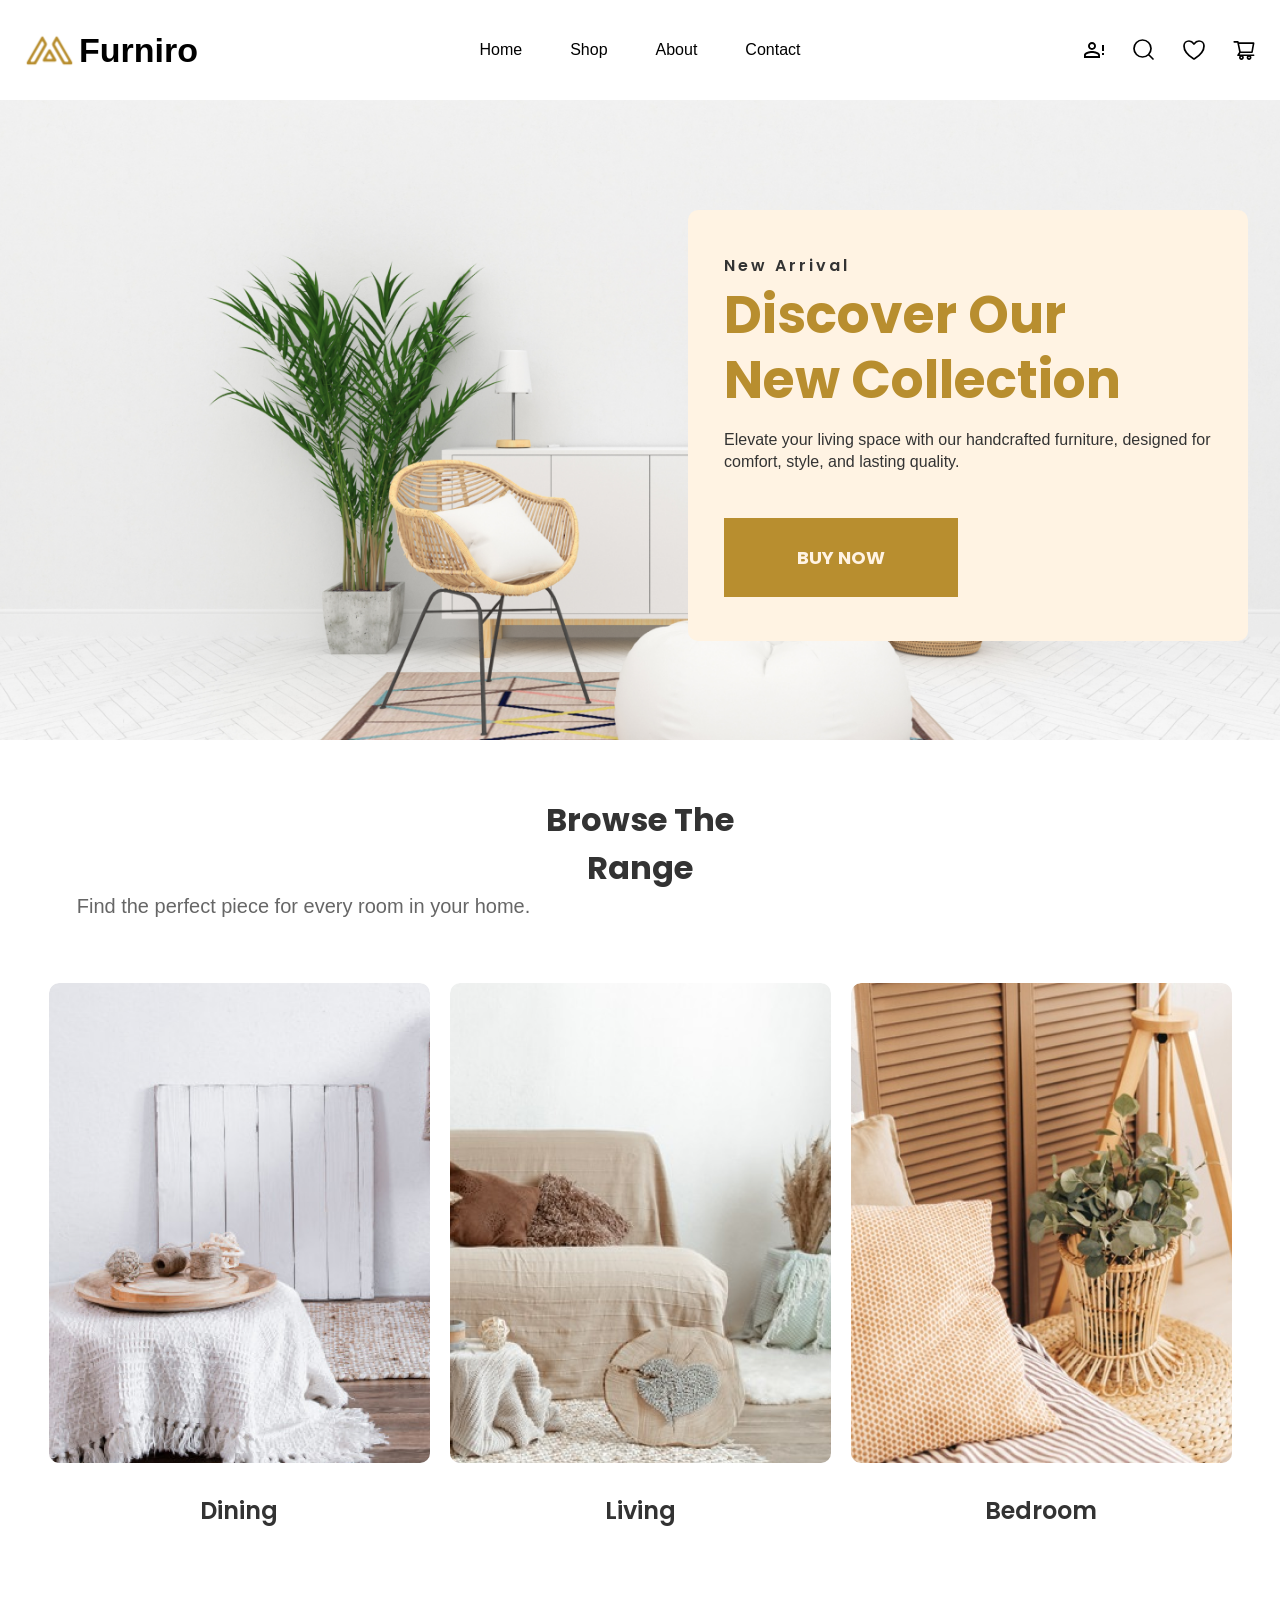
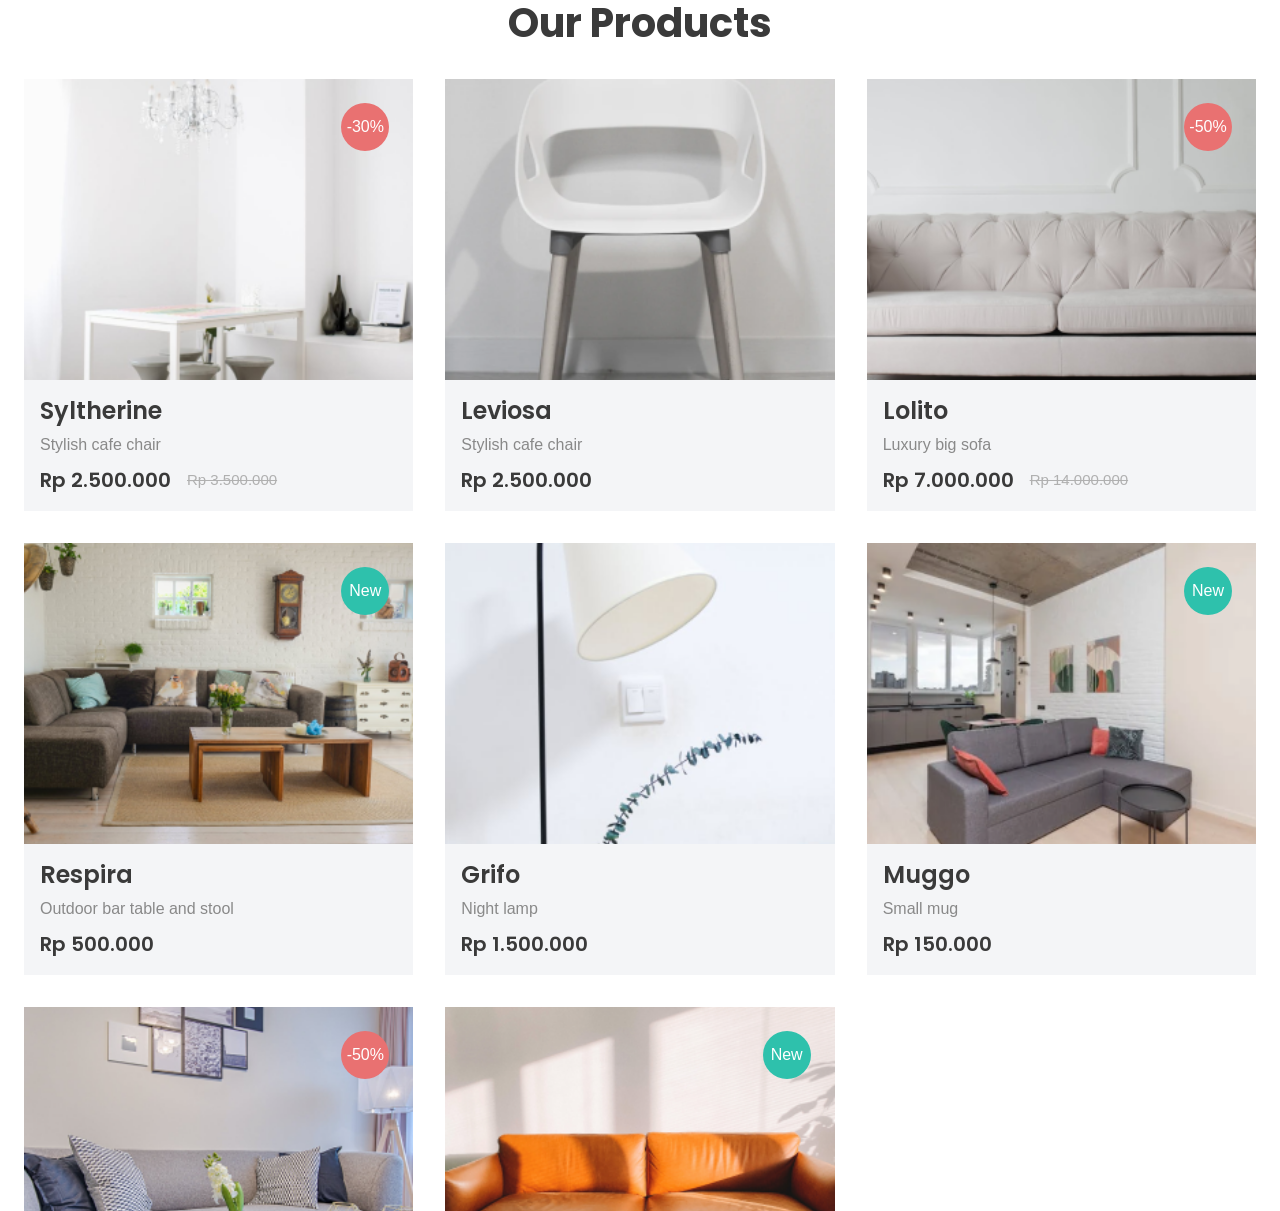
==== index.html @ 794b27a4 "Added root index redirect" ====
<!doctype html>
<html>
  <head>
    <meta charset="UTF-8" />
    <meta http-equiv="refresh" content="0; url=Home/index.html" />
    <title>Furniro</title>
  </head>
  <body>
    Redirecting...
  </body>
</html>
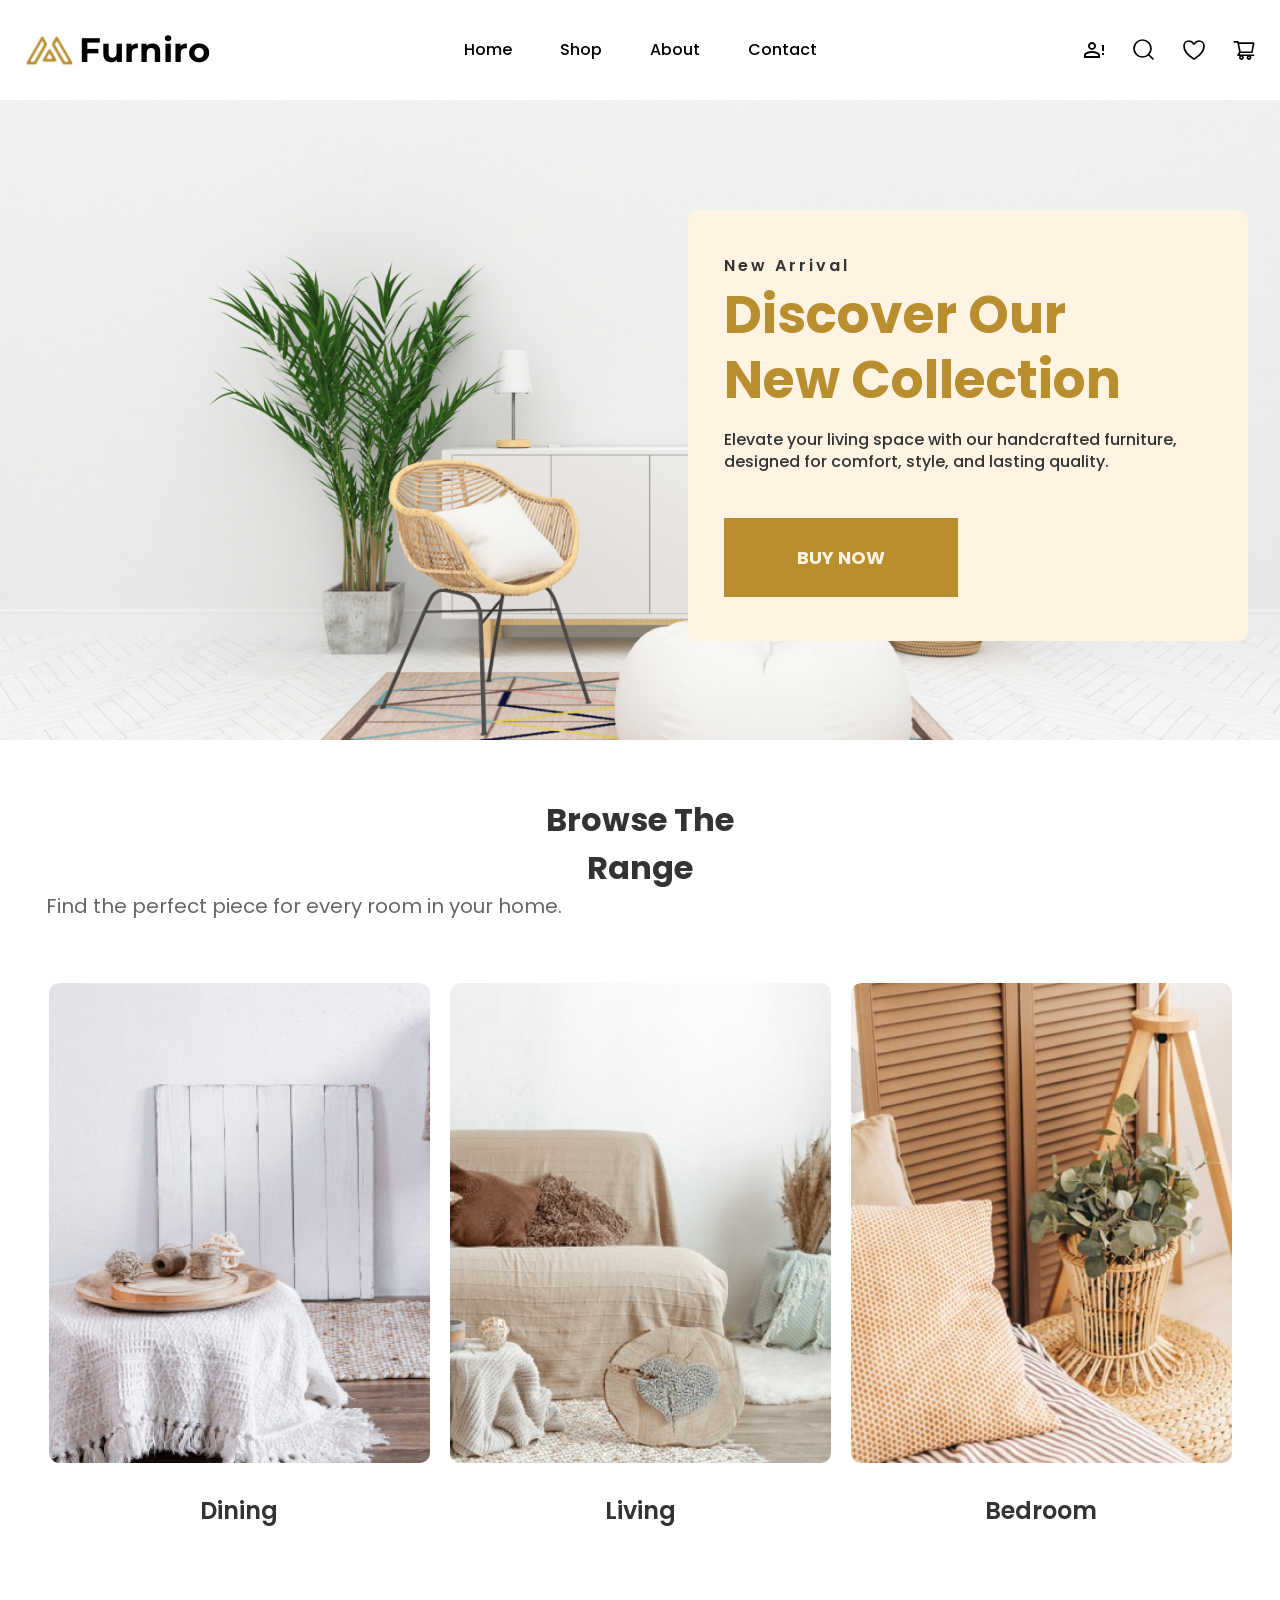
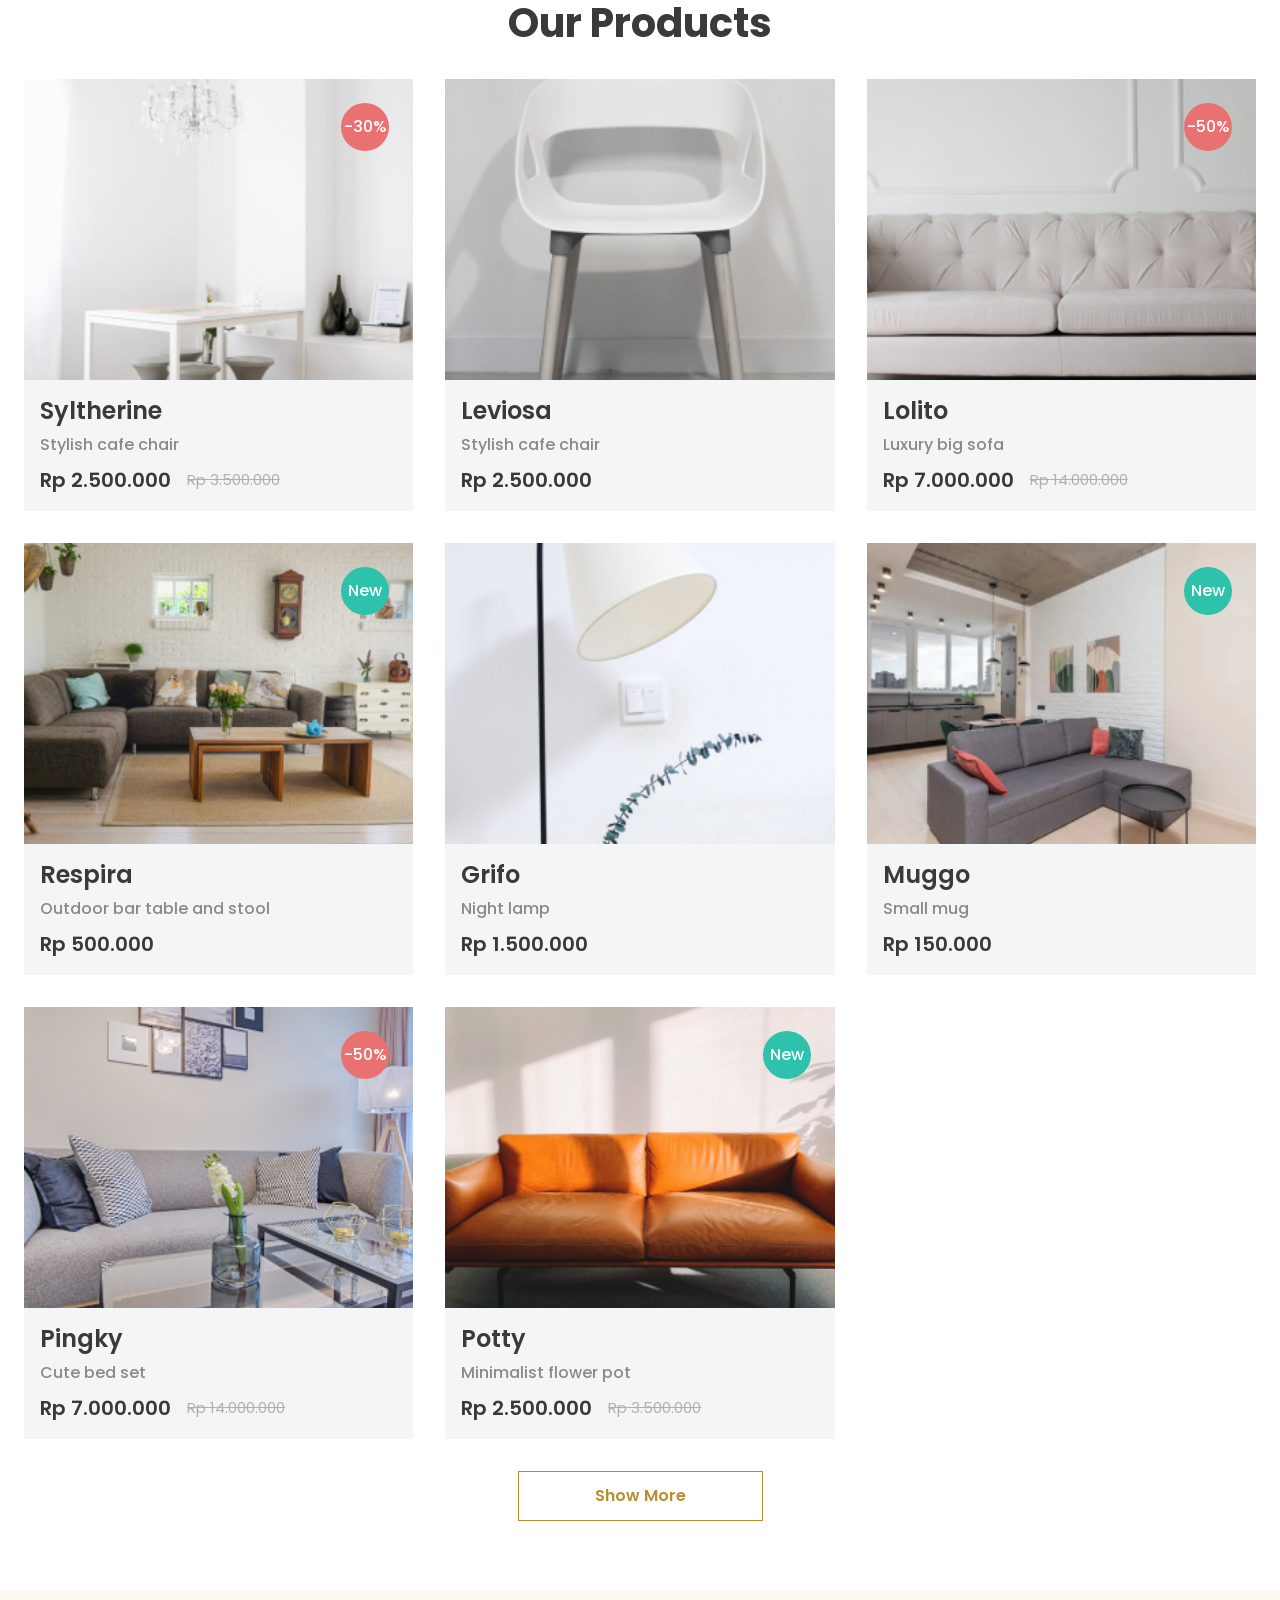
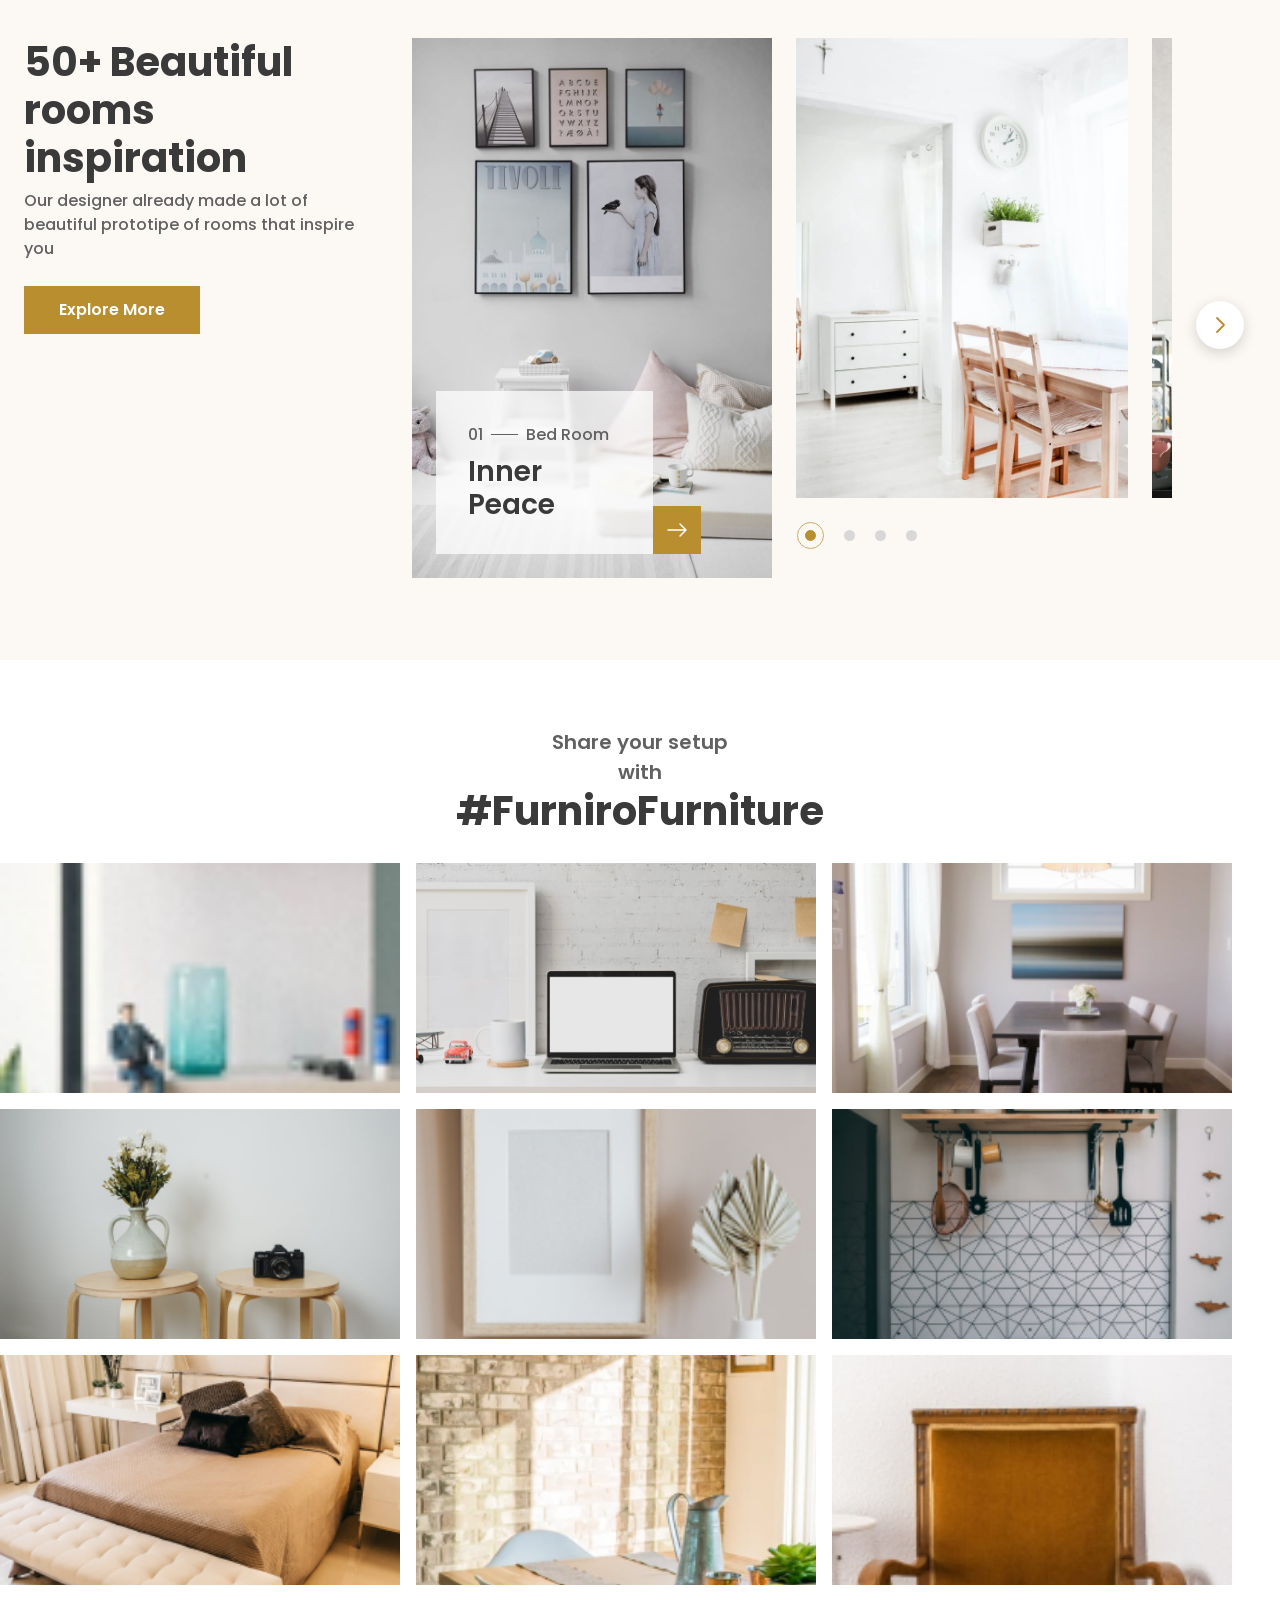
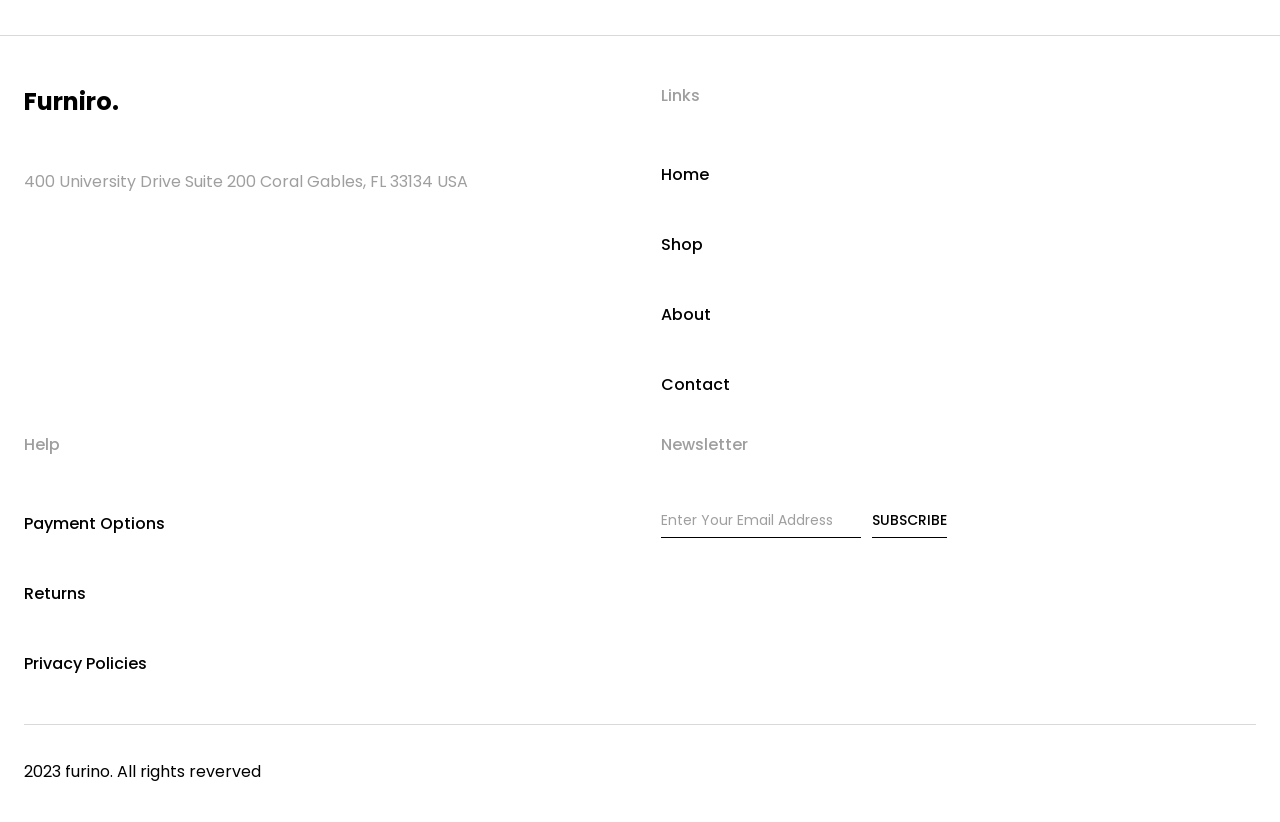
==== commit 3ef294de: "Added favicon" ====
--- a/index.html
+++ b/index.html
@@ -4,6 +4,7 @@
     <meta charset="UTF-8" />
     <meta http-equiv="refresh" content="0; url=Home/index.html" />
     <title>Furniro</title>
+    <link rel="icon" type="image/svg+xml" href="./images/logo.svg" />
   </head>
   <body>
     Redirecting...
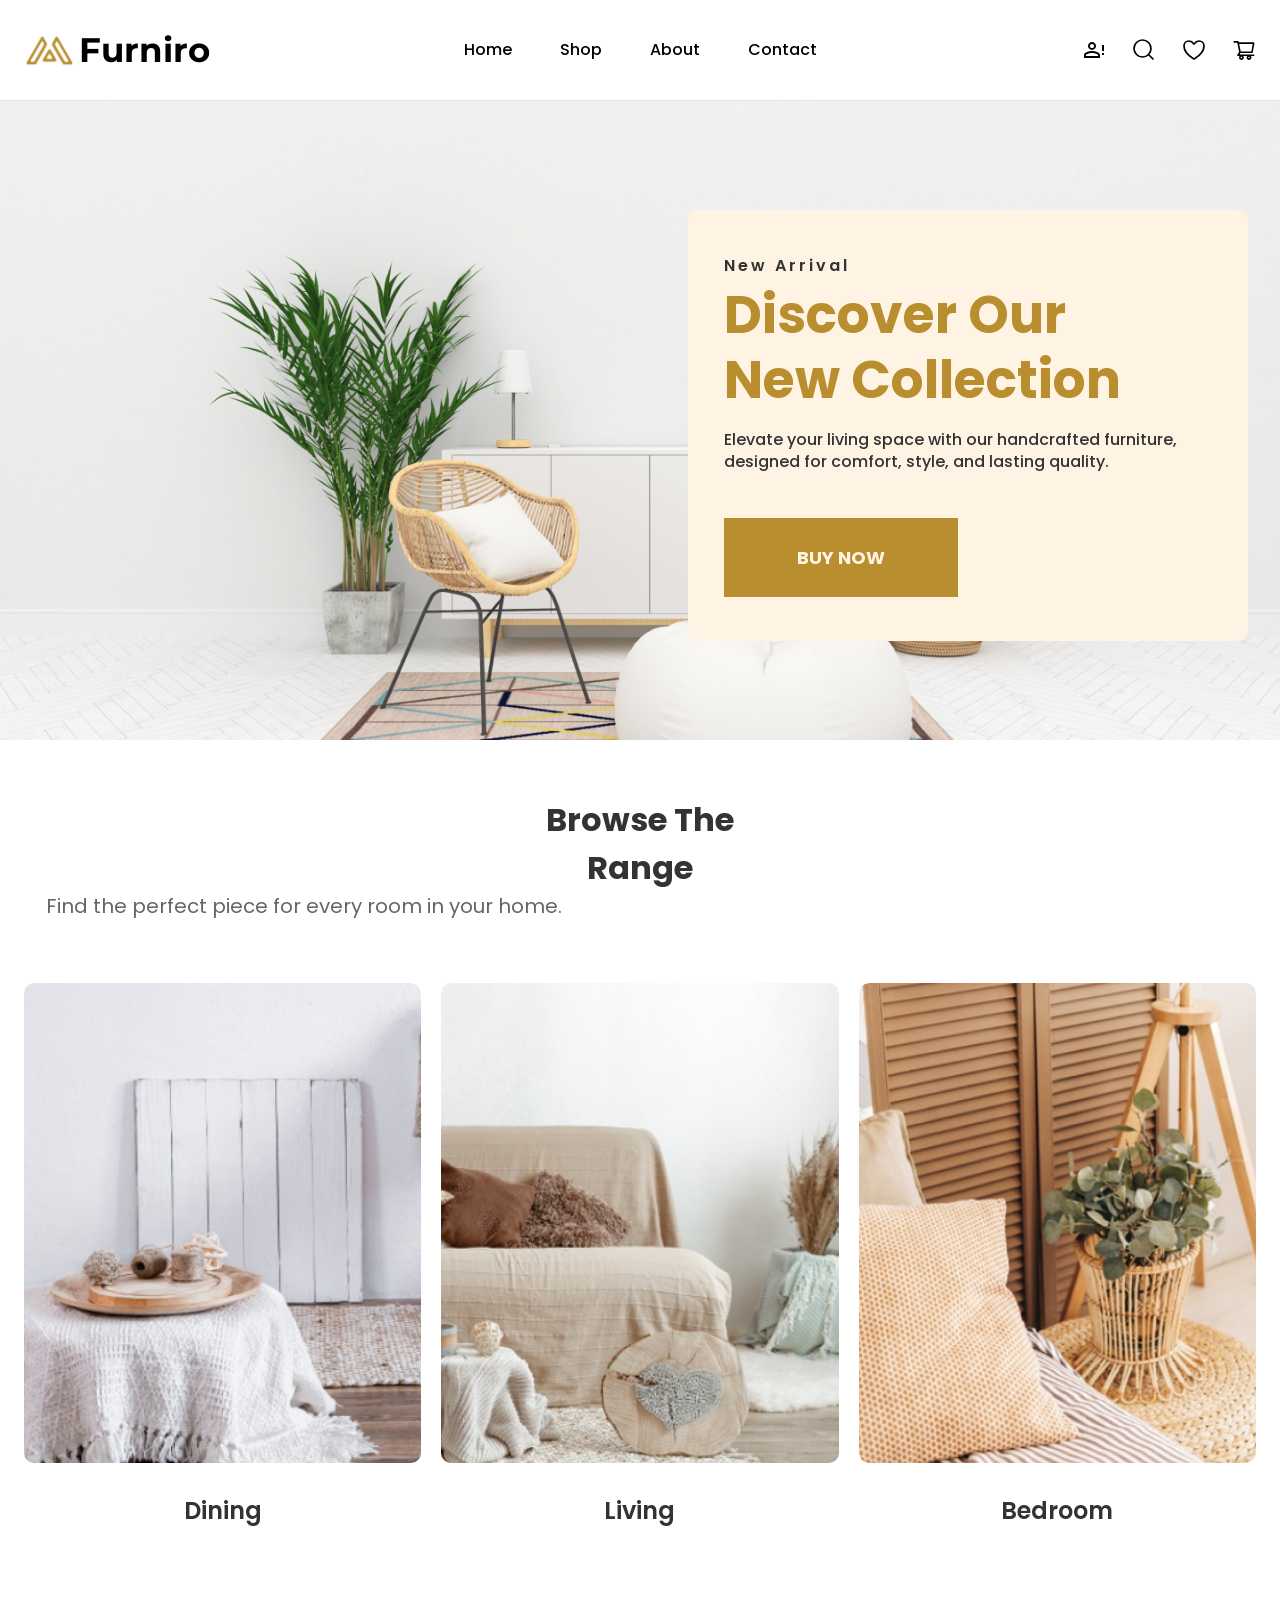
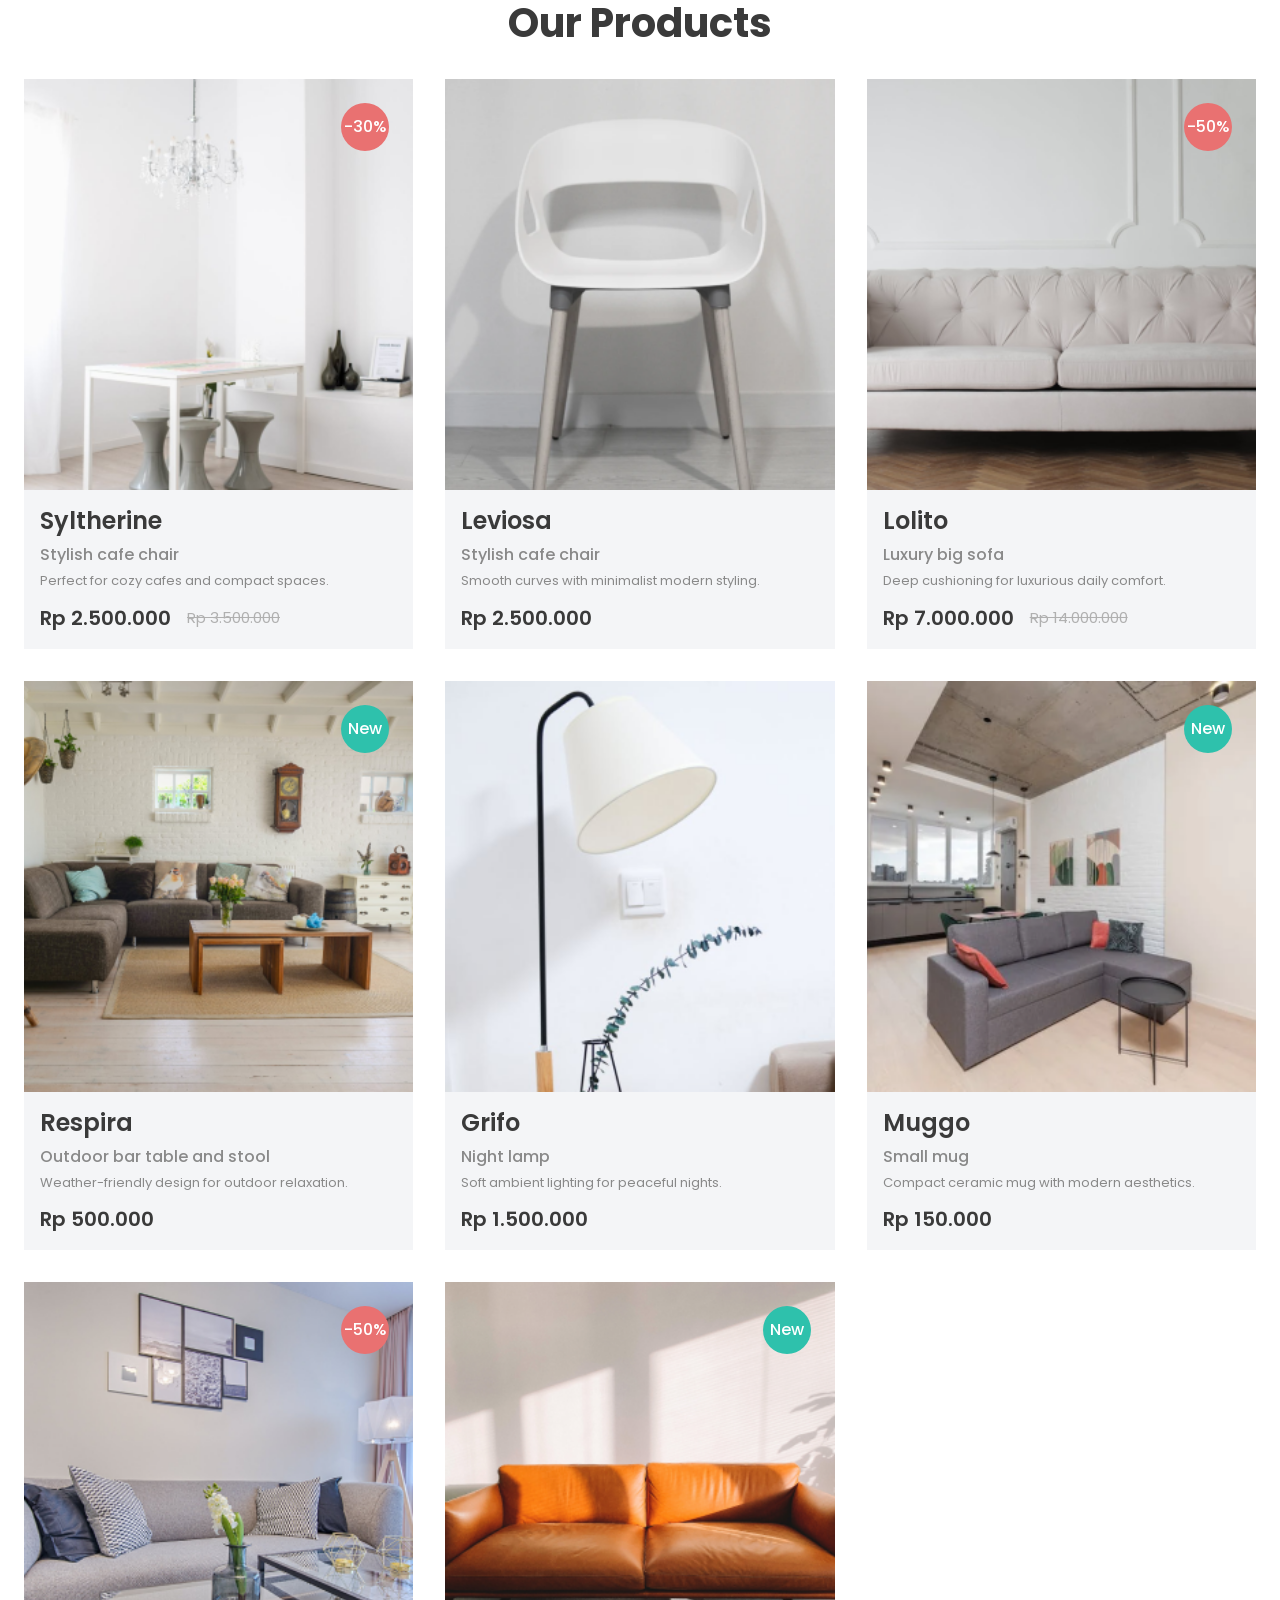
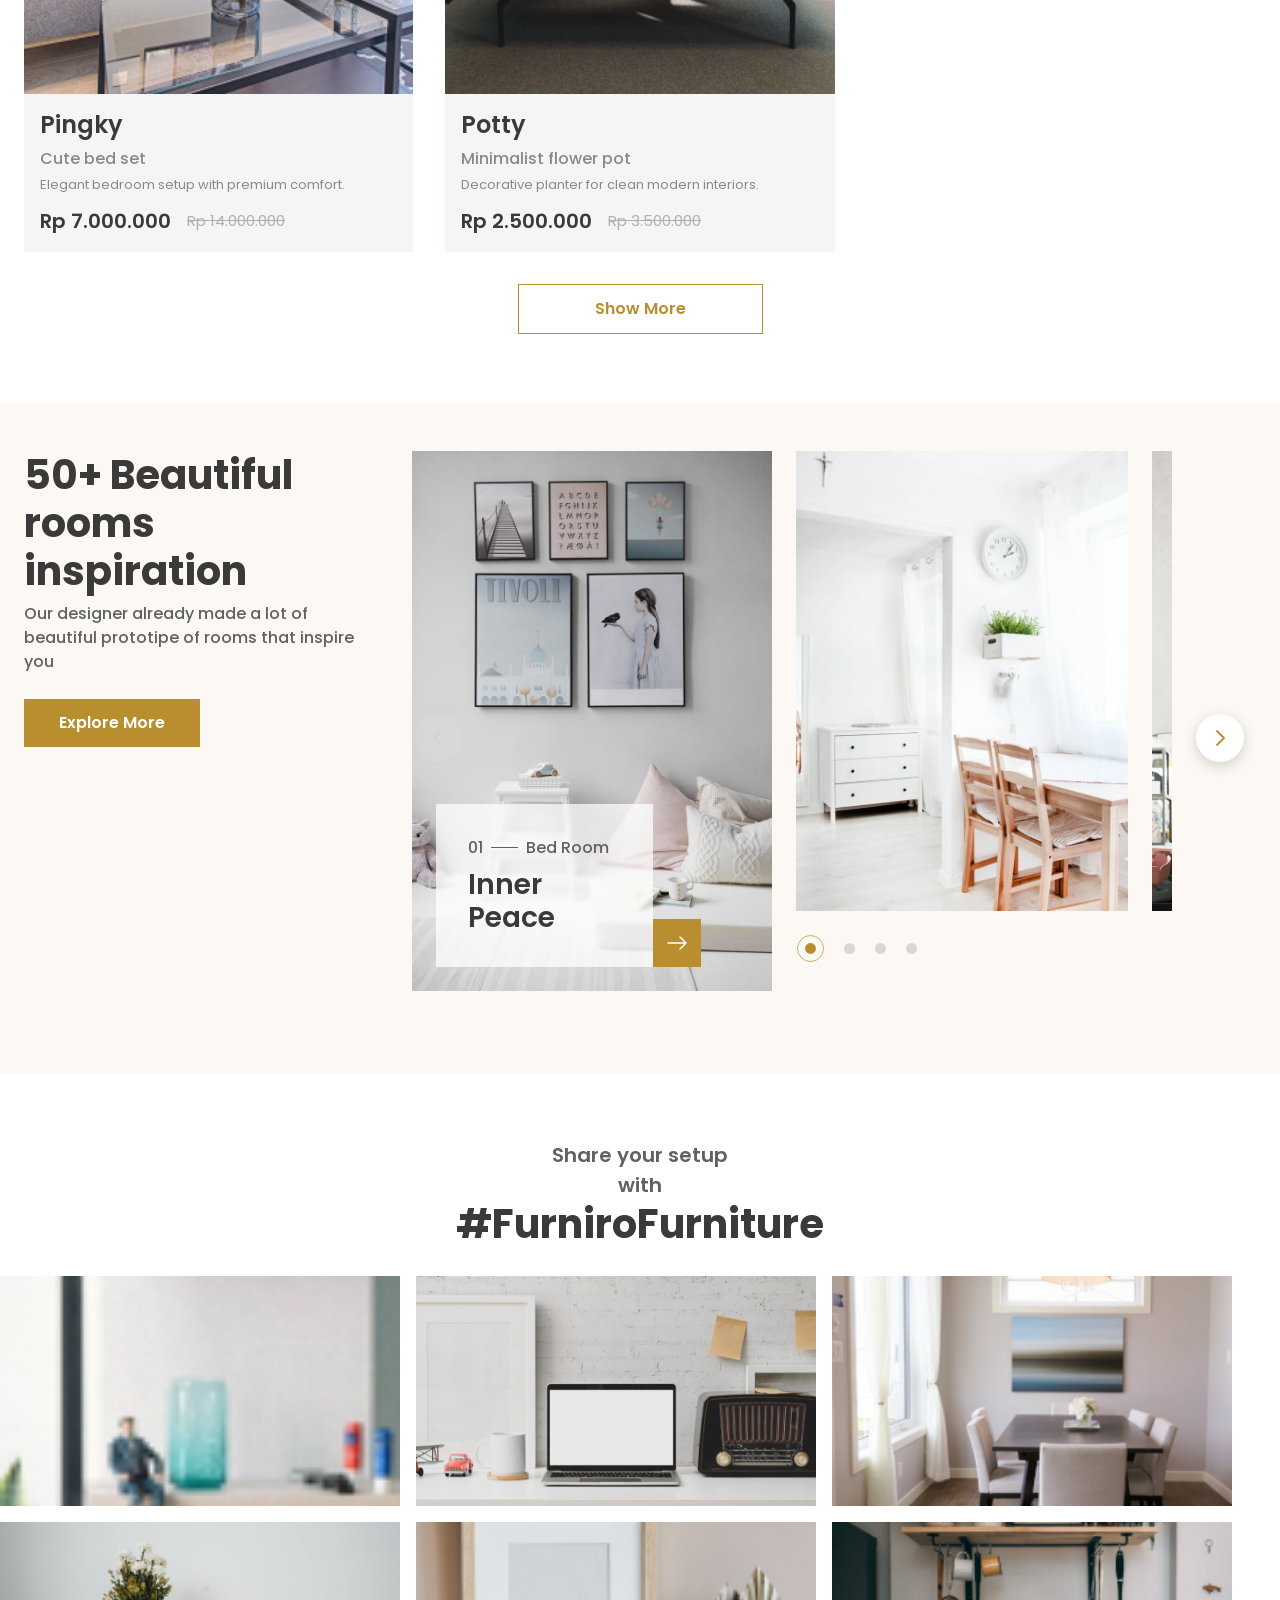
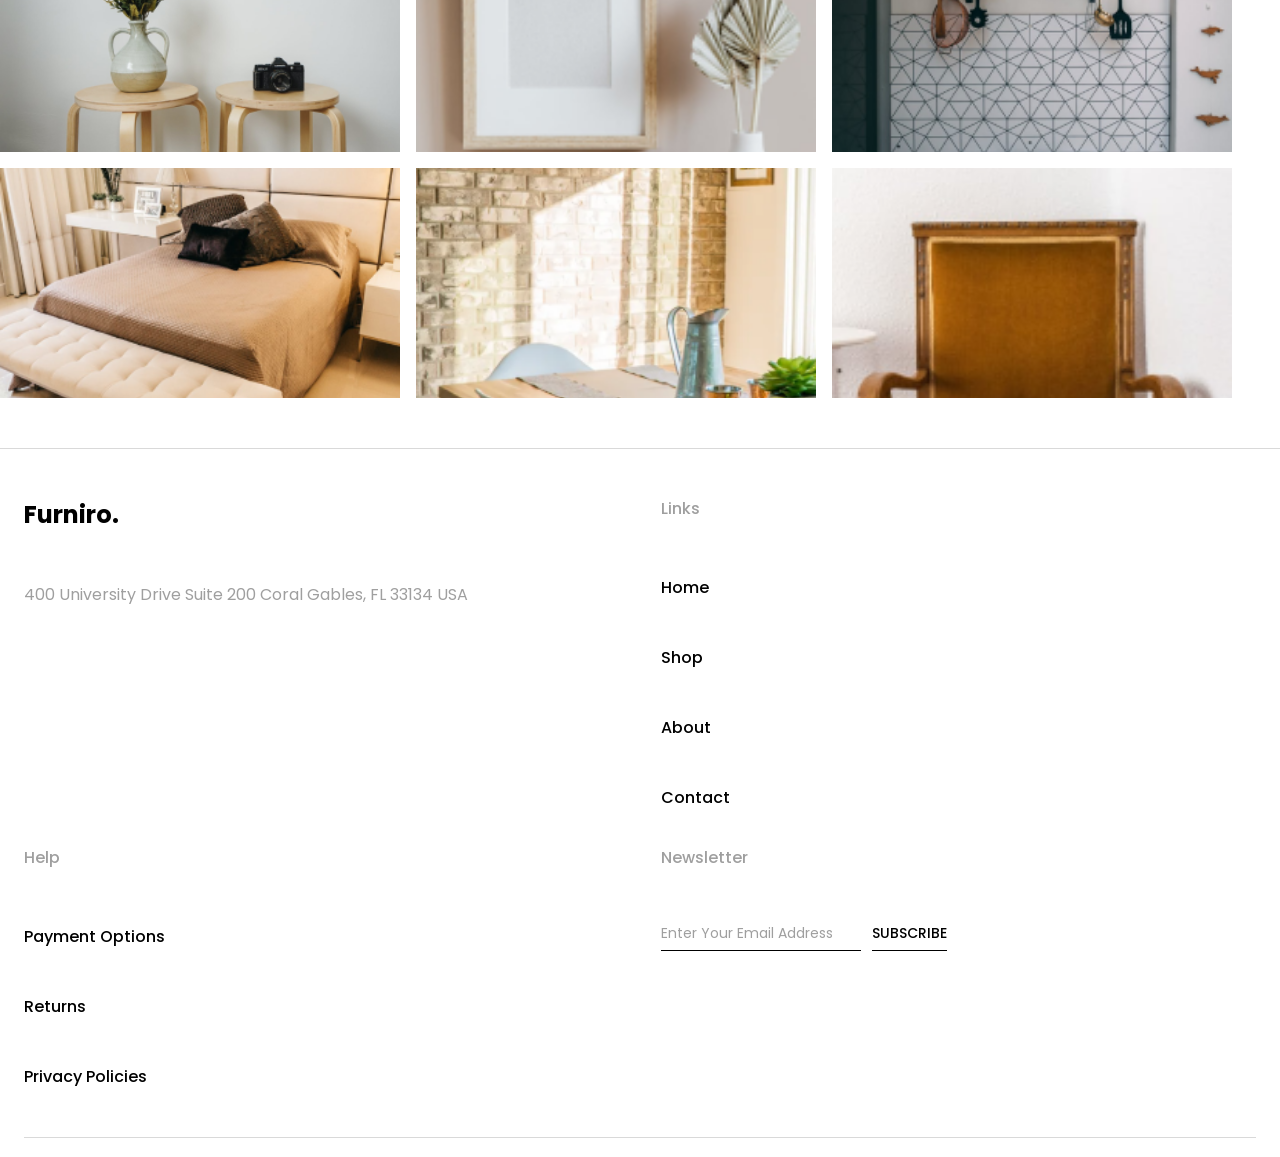
==== commit 4bf2d3f6: "Introduced Search icon workable and Cart icon workable from navbar using nav-feature.js" ====
--- a/index.html
+++ b/index.html
@@ -4,7 +4,7 @@
     <meta charset="UTF-8" />
     <meta http-equiv="refresh" content="0; url=Home/index.html" />
     <title>Furniro</title>
-    <link rel="icon" type="image/svg+xml" href="./images/logo.svg" />
+    <link rel="icon" type="image/svg+xml" href="./Home/images/logo.svg" />
   </head>
   <body>
     Redirecting...
